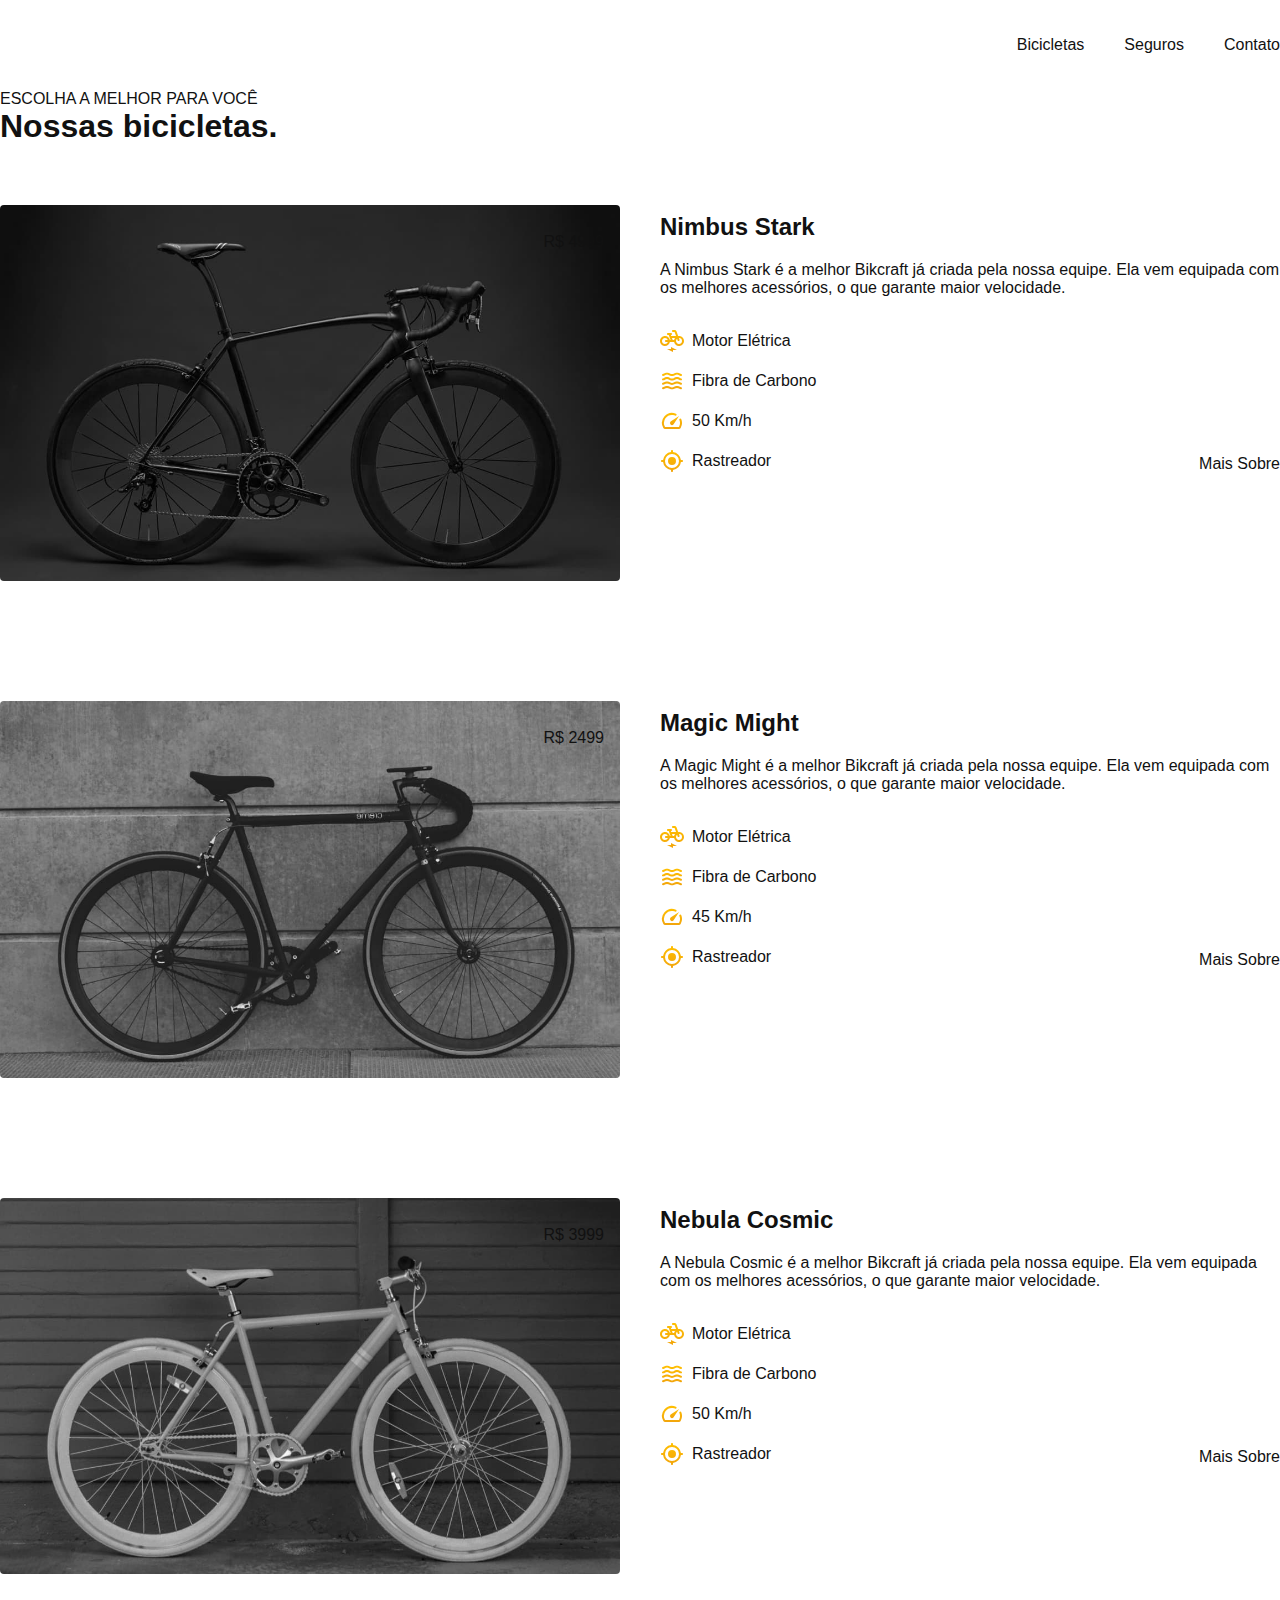
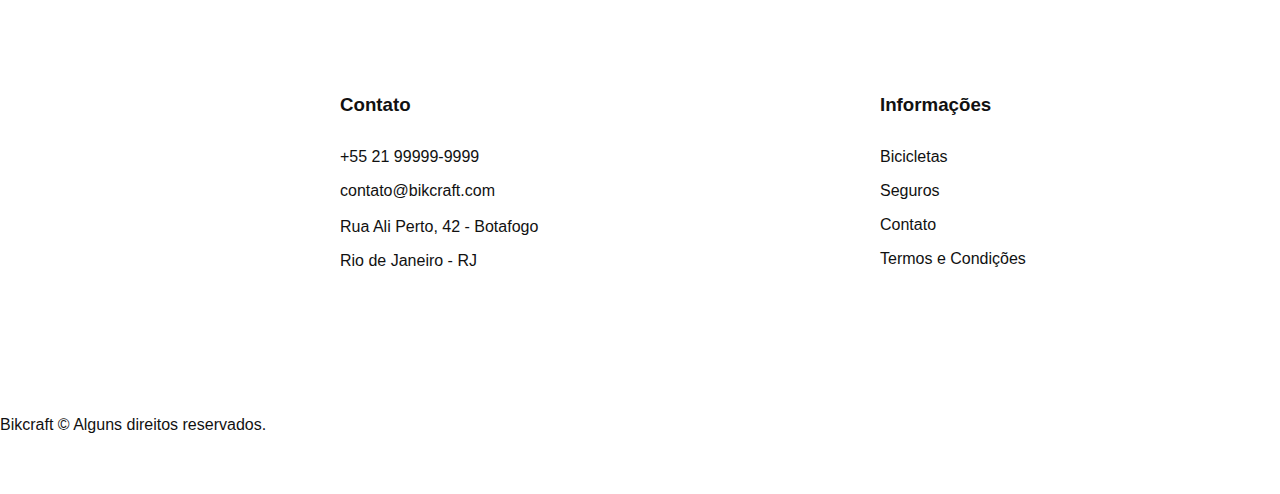
==== bicicletas.html @ 0685b65a "termos.html e bicicletas.html" ====
<!DOCTYPE html>
<html lang=pt-br">

<head>
  <meta charset="UTF-8">
  <meta name="viewport" content="width=device-width, inicial-scale=1.0">

  <title>Bicicletas | Bikcraft</title>
  <meta name="description" content="Bicicletas.">

  <link rel="stylesheet" href="./css/style.css">

  <link rel="preconnect" href="https://fonts.googleapis.com">
  <link rel="preconnect" href="https://fonts.gstatic.com" crossorigin>
  <link href="https://fonts.googleapis.com/css2?family=Merriweather:ital,wght@1,900&family=Poppins:wght@400;600&family=Roboto:wght@400;500&display=swap" rel="stylesheet">

</head>

<body id="bicicletas">
  <header class="header-bg">
    <div class="header container">
      <a href="./"><img src="./img/bikcraft.svg" alt="logo">
      </a>
      <nav aria-label="primaria">
        <ul class="header-menu font-1-m cor-0">
          <li><a href="./bicicletas.html">Bicicletas</a></li>
          <li><a href="./seguros.html">Seguros</a></li>
          <li><a href="./contato.html">Contato</a></li>
        </ul>
      </nav>
    </div>
  </header>

  <main>
    <div class="titulo-bg">
      <div class="titulo container">
        <p class="font-2-l-b cor-5">ESCOLHA A MELHOR PARA VOCÊ</p>
        <h1 class="font-1-xxl cor-0"> Nossas bicicletas<span class="cor-p1">.</span></h1>
      </div>
    </div>

    <div class="bicicletas container">
      <div class="bicicletas-imagem">
        <img src="./img/bicicletas/nimbus.jpg" alt="bicicleta preta">
        <span class="font-2-m cor-0">R$ 4999</span>
      </div>
      <div class="bicicletas-conteudo">
        <h2 class="font-1-xl"> Nimbus Stark</h2>
        <p class="font-2-s cor-8">A Nimbus Stark é a melhor Bikcraft já criada pela nossa equipe. Ela vem equipada com os melhores acessórios, o que garante maior velocidade.</p>
        <ul class="font-1-m cor-8">
          <li>
            <img src="./img/icones/eletrica.svg" alt="">
            Motor Elétrica
          </li>
          <li><img src="./img/icones/carbono.svg" alt="">
            Fibra de Carbono
          </li>
          <li>
            <img src="./img/icones/velocidade.svg" alt="">
            50 Km/h
          </li>
          <li>
            <img src="./img/icones/rastreador.svg" alt="">
            Rastreador
          </li>
        </ul>
        <a class="botao seta" href="./bicicletas/nimbus.html">Mais Sobre</a>
      </div>
    </div>


    <div class="bicicletas-bg">
      <div class="bicicletas container">
        <div class="bicicletas-imagem">
          <img src="./img/bicicletas/magic.jpg" alt="bicicleta preta">
          <span class="font-2-m cor-0">R$ 2499</span>
        </div>
        <div class="bicicletas-conteudo">
          <h2 class="font-1-xl cor-0"> Magic Might</h2>
          <p class="font-2-s cor-5">A Magic Might é a melhor Bikcraft já criada pela nossa equipe. Ela vem equipada com os melhores acessórios, o que garante maior velocidade.</p>
          <ul class="font-1-m cor-5">
            <li>
              <img src="./img/icones/eletrica.svg" alt="">
              Motor Elétrica
            </li>
            <li>
              <img src="./img/icones/carbono.svg" alt="">
              Fibra de Carbono
            </li>
            <li>
              <img src="./img/icones/velocidade.svg" alt="">
              45 Km/h
            </li>
            <li>
              <img src="./img/icones/rastreador.svg" alt="">
              Rastreador
            </li>
          </ul>
          <a class="botao seta" href="./bicicletas/magic.html">Mais Sobre</a>
        </div>
      </div>
    </div>


    <div class="bicicletas container">
      <div class="bicicletas-imagem">
        <img src="./img/bicicletas/nebula.jpg" alt="bicicleta preta">
        <span class="font-2-m cor-0">R$ 3999</span>
      </div>
      <div class="bicicletas-conteudo">
        <h2 class="font-1-xl"> Nebula Cosmic</h2>
        <p class="font-2-s cor-8">A Nebula Cosmic é a melhor Bikcraft já criada pela nossa equipe. Ela vem equipada com os melhores acessórios, o que garante maior velocidade.</p>
        <ul class="font-1-m cor-8">
          <li>
            <img src="./img/icones/eletrica.svg" alt="">
            Motor Elétrica
          </li>
          <li>
            <img src="./img/icones/carbono.svg" alt="">
            Fibra de Carbono
          </li>
          <li>
            <img src="./img/icones/velocidade.svg" alt="">
            50 Km/h
          </li>
          <li>
            <img src="./img/icones/rastreador.svg" alt="">
            Rastreador
          </li>
        </ul>
        <a class="botao seta" href="./bicicletas/nebula.html">Mais Sobre</a>
      </div>
    </div>
  </main>

  <footer class="footer-bg">
    <div class="footer container" 0>
      <img src="./img/bikcraft.svg" alt="Bikcraft">

      <div class="footer-contato">
        <h3 class="font-2-l-b cor-0">Contato</h3>
        <ul class=" font-2-m cor-5">
          <li><a href="tel:+5521999999999">+55 21 99999-9999</a></li>
          <li><a href="mailto:contato@bikcraft.com">contato@bikcraft.com</a></li>
          <li> Rua Ali Perto, 42 - Botafogo</li>
          <li> Rio de Janeiro - RJ</li>
        </ul>
        <div class="footer-redes">
          <a href="./">
            <img src="./img/redes/instagram.svg" alt="instagram">
            <img src="./img/redes/facebook.svg" alt="facebook">
            <img src="./img/redes/youtube.svg" alt="youtube">
          </a>
        </div>
      </div>
      <div class="footer-informacoes">
        <h3 class=" font-2-1-b cor-0">Informações</h3>
        <nav>
          <ul class=" font-1-m cor-5">
            <li><a href="./bicicletas.html">Bicicletas</a></li>
            <li><a href="./seguros.html">Seguros</a></li>
            <li><a href="./contato.html">Contato</a></li>
            <li><a href="./termos.html">Termos e Condições</a></li>
          </ul>
        </nav>
      </div>
      <p class=" footer-copy font-2-m cor-6">Bikcraft © Alguns direitos reservados.</p>
    </div>
  </footer>
</body>

</html>
---- css/style.css ----
@import "./global/global.css";
@import "./utilidades/tipografia.css";
@import "./utilidades/cores.css";
@import "./global/header.css";
@import "./global/footer.css";

/*Utilitarios*/
@import "./utilidades/componentes.css";

/*Home*/
@import "./home/introducao.css";
@import "./home/tecnologia.css";
@import "./home/parceiros.css";
@import "./home/depoimento.css";

/*Bicicletas*/
@import "./bicicletas/bicicletas-listas.css";
@import "./bicicletas/bicicletas.css";

/*Seguros*/
@import "./seguros/seguros.css";

/*Termos*/
@import "./termos/termos.css";
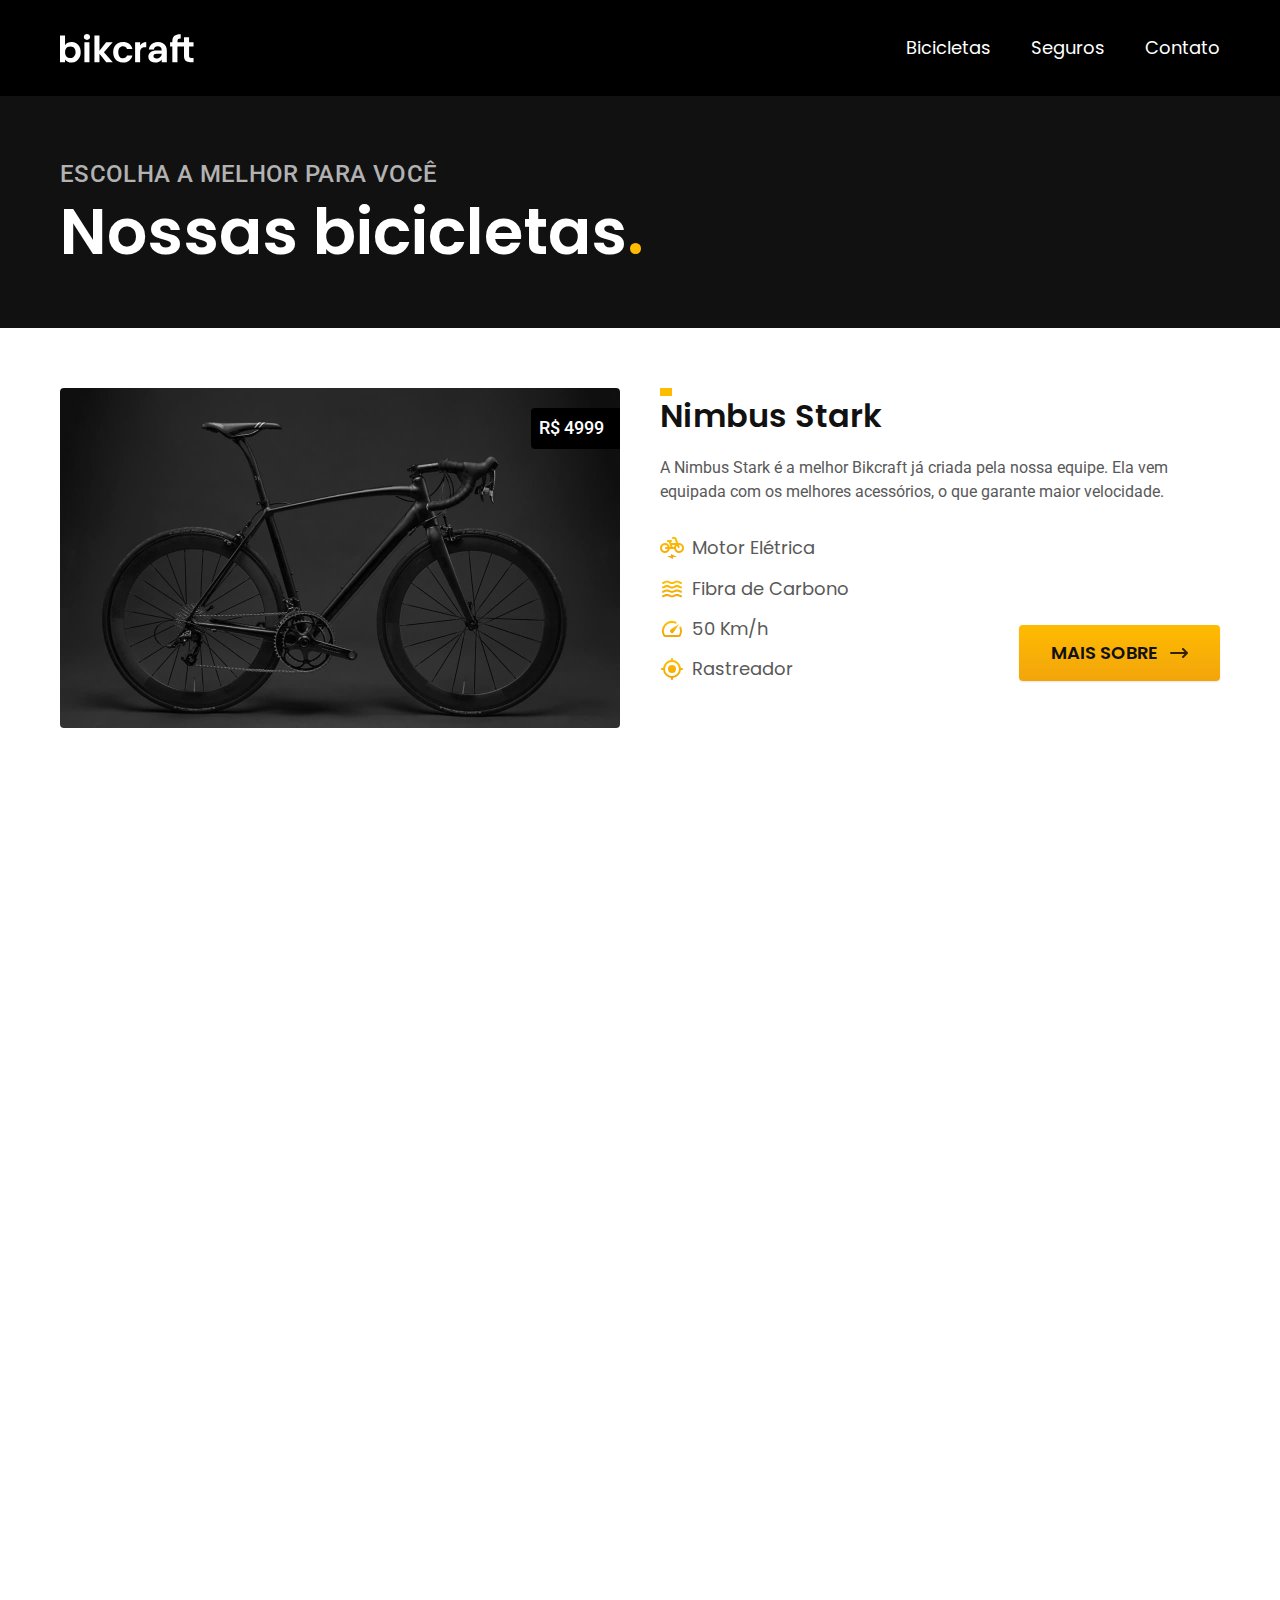
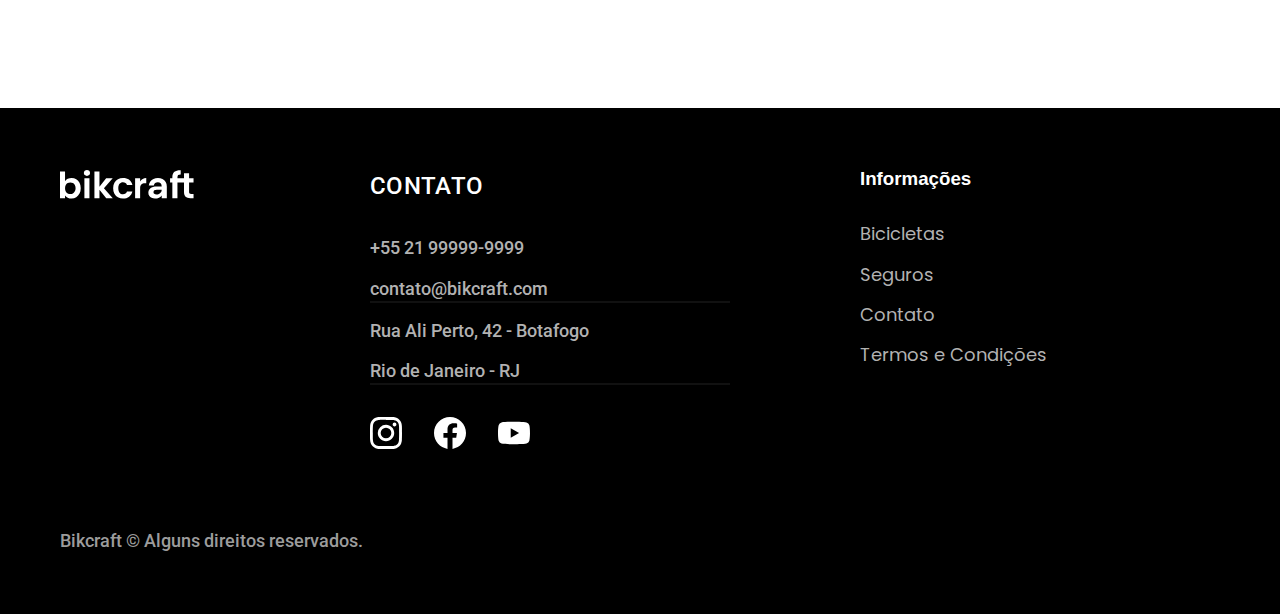
==== commit 25871c3e: "Otimizado para producao" ====
--- a/bicicletas.html
+++ b/bicicletas.html
@@ -8,18 +8,22 @@
   <title>Bicicletas | Bikcraft</title>
   <meta name="description" content="Bicicletas.">
 
-  <link rel="stylesheet" href="./css/style.css">
+  <link rel="preload" href="./css/style.min.css" as="style">
+  <link rel="stylesheet" href="./css/style.min.css">
 
   <link rel="preconnect" href="https://fonts.googleapis.com">
   <link rel="preconnect" href="https://fonts.gstatic.com" crossorigin>
   <link href="https://fonts.googleapis.com/css2?family=Merriweather:ital,wght@1,900&family=Poppins:wght@400;600&family=Roboto:wght@400;500&display=swap" rel="stylesheet">
 
+
+  <script>
+    document.documentElement.classList.add("js");</script>
 </head>
 
 <body id="bicicletas">
   <header class="header-bg">
     <div class="header container">
-      <a href="./"><img src="./img/bikcraft.svg" alt="logo">
+      <a href="./"><img src="./img/bikcraft.svg" width="136" height="32" alt="logo">
       </a>
       <nav aria-label="primaria">
         <ul class="header-menu font-1-m cor-0">
@@ -34,33 +38,33 @@
   <main>
     <div class="titulo-bg">
       <div class="titulo container">
-        <p class="font-2-l-b cor-5">ESCOLHA A MELHOR PARA VOCÊ</p>
-        <h1 class="font-1-xxl cor-0"> Nossas bicicletas<span class="cor-p1">.</span></h1>
+        <p class="font-2-l-b cor-5 fadeInDown" data-anime="200">ESCOLHA A MELHOR PARA VOCÊ</p>
+        <h1 class="font-1-xxl cor-0 fadeInDown" data-anime="400"> Nossas bicicletas<span class="cor-p1">.</span></h1>
       </div>
     </div>
 
-    <div class="bicicletas container">
+    <div class="bicicletas container fadeInRight" data-anime="600">
       <div class="bicicletas-imagem">
         <img src="./img/bicicletas/nimbus.jpg" alt="bicicleta preta">
         <span class="font-2-m cor-0">R$ 4999</span>
       </div>
-      <div class="bicicletas-conteudo">
+      <div class="bicicletas-conteudo fadeInRight" data-anime="600">
         <h2 class="font-1-xl"> Nimbus Stark</h2>
         <p class="font-2-s cor-8">A Nimbus Stark é a melhor Bikcraft já criada pela nossa equipe. Ela vem equipada com os melhores acessórios, o que garante maior velocidade.</p>
         <ul class="font-1-m cor-8">
           <li>
-            <img src="./img/icones/eletrica.svg" alt="">
+            <img src="./img/icones/eletrica.svg" width="32" height="32" alt="">
             Motor Elétrica
           </li>
-          <li><img src="./img/icones/carbono.svg" alt="">
+          <li><img src="./img/icones/carbono.svg" width="32" height="32" alt="">
             Fibra de Carbono
           </li>
           <li>
-            <img src="./img/icones/velocidade.svg" alt="">
+            <img src="./img/icones/velocidade.svg" width="32" height="32" alt="">
             50 Km/h
           </li>
           <li>
-            <img src="./img/icones/rastreador.svg" alt="">
+            <img src="./img/icones/rastreador.svg" width="32" height="32" alt="">
             Rastreador
           </li>
         </ul>
@@ -69,10 +73,10 @@
     </div>
 
 
-    <div class="bicicletas-bg">
+    <div class="bicicletas-bg fadeInLeft" data-anime="800">
       <div class="bicicletas container">
-        <div class="bicicletas-imagem">
-          <img src="./img/bicicletas/magic.jpg" alt="bicicleta preta">
+        <div class="bicicletas-imagem fadeInRight" data-anime="600">
+          <img src="./img/bicicletas/magic.jpg" width="1120" height="680" alt="bicicleta preta">
           <span class="font-2-m cor-0">R$ 2499</span>
         </div>
         <div class="bicicletas-conteudo">
@@ -80,19 +84,19 @@
           <p class="font-2-s cor-5">A Magic Might é a melhor Bikcraft já criada pela nossa equipe. Ela vem equipada com os melhores acessórios, o que garante maior velocidade.</p>
           <ul class="font-1-m cor-5">
             <li>
-              <img src="./img/icones/eletrica.svg" alt="">
+              <img src="./img/icones/eletrica.svg" width="32" height="32" alt="">
               Motor Elétrica
             </li>
             <li>
-              <img src="./img/icones/carbono.svg" alt="">
+              <img src="./img/icones/carbono.svg" width="32" height="32" alt="">
               Fibra de Carbono
             </li>
             <li>
-              <img src="./img/icones/velocidade.svg" alt="">
+              <img src="./img/icones/velocidade.svg" width="32" height="32" alt="">
               45 Km/h
             </li>
             <li>
-              <img src="./img/icones/rastreador.svg" alt="">
+              <img src="./img/icones/rastreador.svg" width="32" height="32" alt="">
               Rastreador
             </li>
           </ul>
@@ -102,9 +106,9 @@
     </div>
 
 
-    <div class="bicicletas container">
+    <div class="bicicletas container fadeInRight" data-anime="1000">
       <div class="bicicletas-imagem">
-        <img src="./img/bicicletas/nebula.jpg" alt="bicicleta preta">
+        <img src="./img/bicicletas/nebula.jpg" width="1120" height="680" alt="bicicleta preta">
         <span class="font-2-m cor-0">R$ 3999</span>
       </div>
       <div class="bicicletas-conteudo">
@@ -112,19 +116,19 @@
         <p class="font-2-s cor-8">A Nebula Cosmic é a melhor Bikcraft já criada pela nossa equipe. Ela vem equipada com os melhores acessórios, o que garante maior velocidade.</p>
         <ul class="font-1-m cor-8">
           <li>
-            <img src="./img/icones/eletrica.svg" alt="">
+            <img src="./img/icones/eletrica.svg" width="32" height="32" alt="">
             Motor Elétrica
           </li>
           <li>
-            <img src="./img/icones/carbono.svg" alt="">
+            <img src="./img/icones/carbono.svg" width="32" height="32" alt="">
             Fibra de Carbono
           </li>
           <li>
-            <img src="./img/icones/velocidade.svg" alt="">
+            <img src="./img/icones/velocidade.svg" width="32" height="32" alt="">
             50 Km/h
           </li>
           <li>
-            <img src="./img/icones/rastreador.svg" alt="">
+            <img src="./img/icones/rastreador.svg" width="32" height="32" alt="">
             Rastreador
           </li>
         </ul>
@@ -135,7 +139,7 @@
 
   <footer class="footer-bg">
     <div class="footer container" 0>
-      <img src="./img/bikcraft.svg" alt="Bikcraft">
+      <img src="./img/bikcraft.svg" width="136" height="32" alt="Bikcraft">
 
       <div class="footer-contato">
         <h3 class="font-2-l-b cor-0">Contato</h3>
@@ -147,9 +151,9 @@
         </ul>
         <div class="footer-redes">
           <a href="./">
-            <img src="./img/redes/instagram.svg" alt="instagram">
-            <img src="./img/redes/facebook.svg" alt="facebook">
-            <img src="./img/redes/youtube.svg" alt="youtube">
+            <img src="./img/redes/instagram.svg" width="32" height="32" alt="instagram">
+            <img src="./img/redes/facebook.svg" width="32" height="32" alt="facebook">
+            <img src="./img/redes/youtube.svg" width="32" height="32" alt="youtube">
           </a>
         </div>
       </div>
@@ -167,6 +171,9 @@
       <p class=" footer-copy font-2-m cor-6">Bikcraft © Alguns direitos reservados.</p>
     </div>
   </footer>
+  <script src="./js/plugins/simple-anime.js"></script>
+  <script src="./js/script.js"></script>
 </body>
 
+
 </html>--- a/css/style.min.css
+++ b/css/style.min.css
@@ -0,0 +1 @@
+body{margin:0;font-family:Arial,Helvetica,sans-serif;color:#111}blockquote,dd,h1,h2,h3,h4,p,ul{margin:0}ul{padding:0;list-style:none}p{margin:0}a{text-decoration:none;color:inherit}img{max-width:100%;height:auto;display:block}[src$=".jpg"]{border-radius:4px}.font-1-xs{font:400 0.75rem/1.35 Poppins,sans-serif}.font-2-xs{font:400 0.875rem/1.43 Roboto,sans-serif}.font-1-s{font:400 1rem/1.5 Poppins,sans-serif}.font-2-s{font:400 1rem/1.5 Roboto,sans-serif}.font-1-m,.font-1-m-b{font:400 1.125rem/1.35 Poppins,sans-serif}.font-1-m-b{font-weight:600}.font-2-m{font:500 1.125rem/1.35 Roboto,sans-serif}.font-1-l{font:400 1.5rem/1.5 Poppins,sans-serif}.font-2-l,.font-2-l-b{font:400 1.5rem/1.5 Roboto,sans-serif}.font-2-l-b{font-weight:500;letter-spacing:.015em;text-transform:uppercase}.font-1-xl{font:600 2rem/1.25 Poppins,sans-serif}.font-2-xl{font:500 2rem/1.25 Roboto,sans-serif}.font-1-xxl{font:600 4rem/1.125 Poppins,sans-serif}@media (max-width:1200px){.font-1-xxl{font-size:3rem}.font-2-l,.font-2-l-b{font-size:1.125rem}}@media (max-width:800px){.font-1-xxl{font-size:2rem}.font-1-xl,.font-2-xl{font-size:1.5rem}}:root{--cor-0:#ffffff;--cor-1:#f7f7f7;--cor-2:#ededed;--cor-3:#dedede;--cor-4:#cccccc;--cor-5:#b2b2b2;--cor-6:#9c9c9c;--cor-7:#717171;--cor-8:#595959;--cor-9:#404040;--cor-10:#2e2e2e;--cor-11:#111111;--cor-12:#000000;--cor-p1:#ffbb00;--cor-p2:#e4a30b;--cor-p3:#a66f00;--cor-p4:#664400;--cor-p5:#332200;--cor-p6:#f2a50c}.cor-0{color:var(--cor-0)}.cor-1{color:var(--cor-1)}.cor-2{color:var(--cor-2)}.cor-3{color:var(--cor-3)}.cor-4{color:var(--cor-4)}.cor-5{color:var(--cor-5)}.cor-6{color:var(--cor-6)}.cor-7{color:var(--cor-7)}.cor-8{color:var(--cor-8)}.cor-9{color:var(--cor-9)}.cor-10{color:var(--cor-10)}.cor-11{color:var(--cor-11)}.cor-12{color:var(--cor-12)}.cor-p1{color:var(--cor-p1)}.cor-p2{color:var(--cor-p2)}.cor-p3{color:var(--cor-p3)}.cor-p4{color:var(--cor-p4)}.cor-p5{color:var(--cor-p5)}.cor-p6{color:var(--cor-p6)}.js .fadeInDown{transform:translate3d(0,-20px,0)}.js .fadeInUp{transform:translate3d(0,20px,0)}.js .fadeInRight{transform:translate3d(20px,0,0)}.js .fadeInLeft{transform:translate3d(-20px,0,0)}.js [data-anime]{opacity:0}.js .anime{opacity:1;transform:none;transition:transform .8s,opacity .8s}.header-bg{background-color:var(--cor-12)}.header{display:flex;flex-wrap:wrap;gap:20px;justify-content:space-between;align-items:center;padding-top:20px;padding-bottom:20px}.header-menu{display:flex;flex-wrap:wrap;gap:40px}.header-menu a{display:inline-block;padding:16px 0;color:var(--cor-0);position:relative}.header-menu a::after{content:"";display:block;height:2px;width:0%;background-color:var(--cor-0);margin-top:4px;transition:.3s;position:absolute}.header-menu a:hover::after.header.header-menu a.ativo::after{width:100%}@media (max-width:800px){.header-menu{gap:20px}.header-menu a{background-color:var(--cor-11);padding:12px 16px;border-radius:4px}.header-menu a:hover{background-color:var(--cor-10)}.header a::after{display:none}}@media (max-width:600px){.header-menu{gap:12px}.header-menu a{padding:12px 12px;border-radius:4px;font-size:.875rem}}.footer-bg{background-color:var(--cor-12)}.footer{display:grid;grid-template-columns:3fr 5fr 4fr;gap:40px;padding-top:60px;padding-bottom:60px}.footer h3{margin-bottom:32px}.footer-contato ul{margin-bottom:32px}.footer-contato li:nth-child(2n):after{content:"";display:block;max-width:360px;height:2px;background:var(--cor-11)}.footer li{margin-bottom:16px}.footer-redes a{display:flex;gap:32px}.footer a:hover{color:var(--cor-0)}.footer-copy{grid-column:1/-1;margin-top:40px}@media (max-width:800px){.footer>img{display:none}.footer{grid-template-columns:1fr 1fr}}@media (max-width:600px){.footer>img{grid-template-columns:1fr;gap:60px}.footer-copy{margin-top:0}}.container{box-sizing:border-box;max-width:1200px;padding-left:20px;padding-right:20px;margin-left:auto;margin-right:auto}.botao{display:inline-block;padding:16px 32px;background:linear-gradient(#fb0,#f2a50c);border-radius:4px;box-shadow:0 1px 2px rgba(0,0,0,.1);text-transform:uppercase;color:var (--cor-p5);font:600 1.125rem/1.35 Poppins,sans-serif;max-width:max-content;border:none;cursor:pointer}.botao:hover{background:linear-gradient(#ffb60d,#e59317)}.botao.secundario{background:var(--cor-10);color:var(--cor-0)}.botao.secundario:hover{background:var(--cor-9)}.botao.seta{display:flex;align-items:center}.botao.seta::after{content:"";display:inline-block;width:18px;height:10px;margin-left:12px;background-image:url("../img/icones/seta.svg");transition:transform .2s}.botao.seta:hover::after{transform:translateX(4px)}@media (max-width:600px){.botao{padding:12px 16px;font-size:1rem}}.link{display:inline-block;color:var(--cor-p1);font:500 1.5rem/1.5 Poppins,sans-serif;text-transform:uppercase}.link::after{content:"";display:block;width:100%;height:4px;background-color:currentcolor}.link:hover{color:var(--cor-0)}.titulo-bg{padding-top:60px;padding-bottom:60px;background-color:var(--cor-11)}.titulo p{margin-bottom:4px}@media (max-width:800px){.titulo-bg{padding-top:40px;padding-bottom:40px}.titulo p{font-size:1rem;text-transform:lowercase;font-weight:400px}}.form{display:grid;grid-template-columns:1fr 1fr;gap:20px}.form label{display:block;font:400 1rem/1.5 Poppins,sans-serif;margin-bottom:4px}.form .col-2{grid-column:span 2}.form input[type=email],.form input[type=text],.form textarea{font:400 1rem/1.5 Roboto,sans-serif;background-color:var(--cor-1);border:1px solid var(--cor-2);padding:12px;border-radius:4px;width:100%;box-sizing:border-box}.form input[type=email]:focus,.form input[type=text]:focus,.form textarea:focus{outline:0;border-color:var(--cor-p1);background-color:var(--cor-0);box-shadow:0 0 0 1px #fea}@media (max-width:600px){.form{grid-template-columns:1fr}.form col-2{grid-column:1}}.introducao-bg{background-color:var(--cor-11);box-shadow:inset 0 -120px var(--cor-0)}.introducao{display:grid;grid-template-columns:1fr 1fr;gap:0 40px}.introducao-conteudo{align-self:end;padding-bottom:200px}.introducao img{height:100%;object-fit:cover;border-radius:4px}.introducao h1{margin-bottom:32px}.introducao p{margin-bottom:20px}@media (max-width:800px){.introducao-bg{background:var(--cor-11);padding-top:40px;box-shadow:inset 0 -60px var(--cor-0)}.introducao{grid-template-columns:1fr;gap:32px}.introducao-conteudo{padding:0}.introducao h1{margin-bottom:16px}.introducao img{height:300px;width:100%}}.tecnologia-bg{background-color:var(--cor-11);box-shadow:inset 0 80px var(--cor-0),inset 0 -80px var(--cor-0)}.tecnologia{display:grid;grid-template-columns:1fr 1fr;gap:40px}.tecnologia-imagem img{width:100%;height:100%;object-fit:cover;object-position:left}.tecnologia-conteudo{padding-top:160px;padding-bottom:160px}.tecnologia-conteudo>span{display:block;margin-bottom:20px}.tecnologia-conteudo h2{margin-bottom:32px}.tecnologia-conteudo>p{margin-bottom:20px}.tecnologia a{margin-bottom:80px}.tecnologia-vantagens{display:flex;gap:40px}.tecnologia-vantagens h3{margin-bottom:8px;width:max-content}.tecnologia-vantagems img{width:24px;margin-bottom:8px}@media (max-width:800px){.tecnologia-bg{box-shadow:initial}.tecnologia-conteudo{padding-top:60px;padding-bottom:60px}.tecnologia-imagem{display:none}.tecnologia a{margin-bottom:60px}}@media (max-width:600px){.tecnologia-vantagens{flex-direction:column}}.parceiros{padding-top:60px;padding-bottom:120px}.parceiros h2{margin-bottom:60px}.parceiros ul{padding:0 20px;max-width:1400px;display:grid;grid-template-columns:repeat(4,1fr);margin:0 auto}.parceiros li{display:flex;padding:32px;border-left:2px solid var(--cor-2)}.parceiros img{margin:auto}.parceiros li:first-child,.parceiros li:nth-child(5){border-left:none}.parceiros li:nth-child(n+5){border-top:2px solid var(--cor-2)}@media (max-width:800px){.parceiros{padding-bottom:60px}.parceiros h2{padding-bottom:20px}.parceiros ul{grid-template-columns:repeat(2,1fr)}.parceiros li{padding:20px}.parceiros li:nth-child(n+3){border-top:2px solid var(--cor-2)}.parceiros li:nth-child(odd){border-left:none}}.depoimento{display:grid;grid-template-columns:1fr 1fr;background-color:var(--cor-p1)}.depoimento img{width:100%;height:100%;object-fit:cover;border-radius:6px;overflow:hidden}.depoimento-conteudo{padding:40px 40px 80px 80px;align-self:end}.depoimento-conteudo p{max-width:32ch;font-family:Merriweather,serif;font-style:italic;font-weight:900;margin-bottom:32px;position:relative}.depoimento p::after,.depoimento p::before{font-size:5rem;color:var(--cor-p2);position:absolute}.depoimento p::before{content:"“";left:-50px;top:-20px}.depoimento p::after{content:"”"}@media (max-width:800px){.depoimento{grid-template-columns:1fr;text-align:center}.depoimento img{max-height:250px}.depoimento-conteudo{padding:40px 20px;margin:auto}}.bicicleta{display:grid;grid-template-columns:1fr 1fr;align-items:start;gap:40px;padding-top:60px;padding-bottom:60px}#bicicleta .titulo p{text-transform:uppercase}.bicicleta-imagens{display:flex;flex-wrap:wrap;gap:20px}.bicicleta-imagens img{flex:1;min-width:200px}.bicicleta-imagens img:first-child{min-width:100%}.bicicleta-conteudo>p{margin-bottom:32px}.bicicleta-comprar{display:grid;grid-template-columns:max-content auto;align-items:center;justify-items:start;gap:8px 12px;margin-bottom:40px}.bicicleta-comprar a{grid-row:span 2}.bicicleta-comprar span{display:flex;align-items:center;background-color:var(--cor-12);gap:8px;padding:4px 8px;border-radius:4px}.bicicleta-conteudo h2{text-transform:uppercase;letter-spacing:.015rem;margin-bottom:12px}.bicicleta-ficha,.bicicleta-informacoes{padding:32px;background-color:var(--cor-12);border-radius:4px}.bicicleta-informacoes{margin-bottom:40px;display:grid;grid-template-columns:1fr 1fr;gap:32px}.bicicleta-informacoes img{width:24px;margin-bottom:8px}.bicicleta-informacoes h3{margin-bottom:8px}.bicicleta-ficha li{padding:4px 0;display:flex;justify-content:space-between;border-bottom:1px solid var(--cor-11)}.bicicleta-ficha li:last-child{border-bottom:none}.bicicleta-ficha span{color:var(--cor-6)}@media (max-width:800px){.bicicleta{grid-template-columns:1fr;padding-top:40px;padding-bottom:40px}.bicicleta-imagens{grid-row:2}}@media (max-width:400px){.bicicleta-informacoes{grid-template-columns:1fr}.bicicleta-comprar{grid-template-columns:1fr}}.bicicletas-lista{padding-top:60px;padding-bottom:100px}.bicicletas-lista h2{margin-bottom:40px}.bicicletas-lista ul{display:flex;gap:40px;padding:0 20px 20px 20px;max-width:1400px;margin-left:auto;margin-right:auto;overflow-x:auto}#bicicleta .bicicleta-lista ul{padding:0 0 20px 0}.bicicletas-lista li{flex:1;min-width:280px}.bicicletas-lista a{display:block}.bicicletas-lista img{margin-bottom:16px}.bicicletas-lista h3{margin-bottom:8px;display:flex;align-items:center}.bicicletas-lista h3::before{content:"";display:inline-block;height:8px;width:12px;margin-right:8px;background-color:var(--cor-p1);transition:width .2s}.bicicletas-lista a:hover h3::before{width:24px}.bicicletas-lista li span{padding-left:20px}@media (max-width:800px){.bicicletas-lista{padding-bottom:60px}.bicicletas-lista ul{gap:20px}}.bicicletas-bg{background-image:linear-gradient(to right,var(--cor-0) 30%,var(--cor-11) 0)}.bicicletas{display:grid;grid-template-columns:1fr 1fr;gap:40px;padding-top:60px;padding-bottom:60px}.bicicletas-imagem{display:grid}.bicicletas-imagem img{grid-area:1/1}.bicicletas-imagem span{grid-area:1/1;place-self:start end;margin-top:20px;background-color:var(--cor-12);display:inline-block;padding:8px 16px 8px 8px;border-radius:4px 0 0 4px}.bicicletas-conteudo{display:grid;grid-template-columns:1fr auto;align-content:start}.bicicletas h2,.bicicletas p{grid-column:1/-1}.bicicletas h2{margin-bottom:20px}.bicicletas h2::before{content:"";display:block;width:12px;height:8px;background-color:var(--cor-p1)}.bicicletas p{margin-bottom:32px}.bicicletas a{place-self:end}.bicicletas li{display:flex;align-items:center}.bicicletas ul{display:grid;gap:16px}.bicicletas-conteudo img{width:24px;margin-right:8px}@media (max-width:800px){.bicicletas-bg{background:var(--cor-11)}.bicicletas{grid-template-columns:1fr;gap:20px;padding-top:40px;padding-bottom:40px}}@media (max-width:600px){.bicicletas-conteudo{grid-template-columns:1fr}.bicicletas ul{font-size:1rem;grid-template-columns:1fr 1fr;margin-bottom:32px}.bicicletas a{place-self:start}}.seguro-bg{background-color:var(--cor-11);box-shadow:inset 0 120px var(--cor-0),inset 0 -120px var(--cor-12)}.seguro{display:grid;grid-template-columns:1fr 1fr;gap:40px}.seguro-imagem img{width:100%;height:100%;object-fit:cover}.seguro-conteudo{padding-top:180px;padding-bottom:180px}.seguro h2{margin-bottom:32px}.seguro p{margin-bottom:20px}@media (max-width:800px){.seguro-bg{box-shadow:inset 0 -60px var(--cor-12)}.seguro{grid-template-columns:1fr}.seguro-imagem{height:300px}.seguro-conteudo{grid-row:1;padding-top:40px;padding-bottom:0}}.seguros-bg{background-color:var(--cor-11)}.seguros{padding-top:60px;padding-bottom:60px;display:grid;grid-template-columns:1fr 1fr;gap:40px;align-items:center}#seguros .seguros{padding-top:0}.seguros h2{grid-column:1/-1}.seguros-item{background-color:var(--cor-12);padding:32px 32px 60px;display:grid;grid-template-columns:1fr auto;border-radius:4px}.seguros-item h3{margin-bottom:40px}.seguros-item span{grid-column:2;display:block;text-align:right}.seguros-item ul{grid-column:1/-1;margin-bottom:32px}.seguros-item li{display:flex;align-items:center;position:relative}.seguros-item li+li{margin-top:20px}.seguros-item li::before{content:"";display:block;width:13px;height:9px;background-image:url("../img/icones/lista.svg");position:absolute;left:-21px}.seguros-item a{grid-column:1/-1}@media (max-width:800px){.seguros{grid-template-columns:1fr}}.vantagens-bg{background-color:var(--cor-12)}.vantagens{padding-top:120px;padding-bottom:120px}.vantagens h2{margin-bottom:60px}.vantagens ul{display:grid;grid-template-columns:repeat(auto-fit,minmax(280px,max-content));gap:40px 80px}.vantagens h3,.vantagens img{margin-bottom:8px}@media (max-width:800px){.vantagens{padding-top:60px;padding-bottom:60px}.vantagens h2{margin-bottom:40px}.vantagens ul{gap:20px}}.perguntas{padding-top:120px;padding-bottom:120px}.perguntas h2{margin-bottom:60px}.perguntas dl>div{padding:20px;border-radius:4px}.perguntas dl>div:nth-child(odd){background-color:var(--cor-1)}.perguntas button::before{content:"";display:inline-block;width:12px;height:8px;background-color:var(--cor-p1)}.perguntas button{display:grid;grid-template-columns:auto 1fr auto;align-items:center;gap:8px;cursor:pointer;border:none;background:0 0;width:100%;text-align:left}.perguntas button::after{content:"";display:inline-block;width:14px;height:6px;background-image:url("../img/icones/seta-abrir.svg");transition:.2s}.perguntas button:hover::after,.perguntas button[aria-expanded=true]::after{transform:rotate(180deg)}.js .perguntas dd{display:none}.js .perguntas dd.ativa{display:block}.perguntas dd{padding-left:20px;padding-top:16px;max-width:80ch}@media (max-width:800px){.perguntas{padding-top:60px;padding-bottom:60px}.perguntas h2{margin-bottom:40px}}#contato{background:linear-gradient(var(--cor-11) 600px,var(--cor-1) 0)}.contato{display:grid;grid-template-columns:5fr 7fr}.contato-dados,.contato-formulario{padding:60px;box-shadow:0 1px 2px rgba(0,0,0,.1)}.contato-dados{border-radius:5px 0 0 5px;background:var(--cor-12)}.contato-formulario{border-radius:0 5px 5px 0;background:var(--cor-0)}.contato-dados h2{margin-bottom:60px}.contato-endereco{margin-bottom:32px;padding-left:28px;background:url("../img/icones/local.svg") no-repeat 0 2px}.contato-endereco p{margin-bottom:8px}.contato-meios a{display:block;max-width:max-content;margin-bottom:8px;padding-left:28px}.contato-meios a:hover{color:var(--cor-0)}.contato-meios a:first-child{background:url("../img/icones/email.svg") no-repeat 0 2px}.contato-meios a:nth-child(2){margin-bottom:32px}.contato-meios a:nth-child(3){background:url("../img/icones/telefone.svg") no-repeat 0 2px;margin-bottom:60px}.contato-redes a{display:flex;gap:32px;padding-left:28px}@media (max-width:800px){.contato{grid-template-columns:1fr}.contato-dados,.contato-formulario{padding:20px}.contato-dados{border-radius:0 0 5px 5px}.contato-dados h2,.contato-meios a:nth-child(3){margin-bottom:32px}.contato-redes{margin-bottom:12px}}.lojas{display:grid;grid-template-columns:1fr 1fr;gap:0 40px;padding-top:120px;padding-bottom:120px}.lojas h2{grid-column:1/-1;margin-bottom:60px}.lojas img{border-radius:4px 4px 0 0}.lojas-item{border-radius:4px;background:var(--cor-0);box-shadow:0 1px 2px rgba(0,0,0,.1)}.lojas-conteudo{display:grid;grid-template-columns:1fr 1fr;gap:32px 16px;padding:32px}.lojas-conteudo h3,.lojas-tempo{grid-column:1/-1}.lojas-dados{display:grid;gap:8px;border-left:2px solid var(--cor-2);padding-left:12px}.lojas-tempo{display:flex;align-items:center;gap:8px}@media (max-width:800px){.lojas{gap:20px;padding-top:60px;padding-bottom:60px}.lojas h2{margin-bottom:32px}.lojas-conteudo{grid-template-columns:1fr}}@media (max-width:600px){.lojas{grid-template-columns:1fr}}#orcamento{background:linear-gradient(var(--cor-11) 600px,var(--cor-1) 0)}.orcamento{display:grid;grid-template-columns:5fr 7fr;padding-bottom:120px}.orcamento h2{text-transform:uppercase;position:relative;display:flex;align-items:center}.orcamento h2::before{content:"";display:inline-block;width:4px;height:8px;background-color:var(--cor-p1);position:absolute;left:-12px}.orcamento-dados,.orcamento-produto{padding:60px;box-shadow:0 1px 2px rgba(0,0,0,.1)}.orcamento-produto{border-radius:5px 0 0 5px;background:var(--cor-12);display:grid;grid-template-columns:1fr 1fr;gap:20px;align-content:start}.orcamento-produto>*{grid-column:1/-1}.orcamento-produto>label{grid-column:initial}.orcamento-produto label{font:400 1rem/1.5 Poppins,sans-serif;color:var(--cor-4);background-color:var(--cor-10);display:grid;grid-template-columns:auto 1fr auto;align-items:center;padding:12px 16px;border-radius:4px;cursor:pointer;border:1px solid var(--cor-10)}.orcamento-produto input:checked+label{background-color:var(--cor-0);color:var(--cor-11)}.orcamento-produto label::before{content:"";display:inline-block;box-sizing:border-box;width:12px;height:12px;border:1px solid var(--cor-6);border-radius:50%;margin-right:8px}.orcamento-produto input:checked+label::before{border-color:var(--cor-7);box-shadow:inset 0 0 0 3px var(--cor-0),inset 0 0 0 6px var(--cor-7)}.orcamento-produto label:hover{background-color:var(--cor-9);border-color:var(--cor-9)}.orcamento-produto input:focus+label{box-shadow:0 0 0 2px var(--cor-p1);border-color:var(--cor-12)}.orcamento-produto label span{display:none}.orcamento-produto input:checked+label span{display:inline-block}.orcamento-produto input{opacity:0;position:absolute;pointer-events:none}.orcamento-dados{border-radius:0 5px 5px 0;background:var(--cor-0)}.orcamento-conteudo{display:none}.orcamento-conteudo h2,.orcamento-dados h2:nth-of-type(n+2){margin-top:20px}#bikcraft:checked~#orcamento-bikcraft,#seguro:checked~#orcamento-seguro{display:grid;gap:20px}.orcamento-detalhes{display:none;background:var(--cor-0);padding:20px;grid-template-columns:1fr 1fr;border-radius:4px;align-items:center}.orcamento-detalhes li{display:flex;align-items:center;margin-bottom:8px}.orcamento-detalhes li img{width:16px;margin-right:8px}.orcamento-produto input:checked+label+.orcamento-detalhes{display:grid}@media (max-width:1200px){.orcamento-dados,.orcamento-produto{padding:32px}}@media (max-width:800px){.orcamento{grid-template-columns:1fr}.orcamento-produto{border-radius:5px 5px 0 0}.orcamento-dados{border-radius:0 0 5px 5px}}@media (max-width:400px){.orcamento-produto{grid-template-columns:1fr}}.termos{padding-top:80px;padding-bottom:80px}.termos h2{font-weight:600;margin-bottom:20px}.termos p+h2{margin-top:40px}.termos p{max-width:75ch;margin-bottom:24px}--- a/css/style.min.css
+++ b/css/style.min.css
@@ -0,0 +1 @@
+body{margin:0;font-family:Arial,Helvetica,sans-serif;color:#111}blockquote,dd,h1,h2,h3,h4,p,ul{margin:0}ul{padding:0;list-style:none}p{margin:0}a{text-decoration:none;color:inherit}img{max-width:100%;height:auto;display:block}[src$=".jpg"]{border-radius:4px}.font-1-xs{font:400 0.75rem/1.35 Poppins,sans-serif}.font-2-xs{font:400 0.875rem/1.43 Roboto,sans-serif}.font-1-s{font:400 1rem/1.5 Poppins,sans-serif}.font-2-s{font:400 1rem/1.5 Roboto,sans-serif}.font-1-m,.font-1-m-b{font:400 1.125rem/1.35 Poppins,sans-serif}.font-1-m-b{font-weight:600}.font-2-m{font:500 1.125rem/1.35 Roboto,sans-serif}.font-1-l{font:400 1.5rem/1.5 Poppins,sans-serif}.font-2-l,.font-2-l-b{font:400 1.5rem/1.5 Roboto,sans-serif}.font-2-l-b{font-weight:500;letter-spacing:.015em;text-transform:uppercase}.font-1-xl{font:600 2rem/1.25 Poppins,sans-serif}.font-2-xl{font:500 2rem/1.25 Roboto,sans-serif}.font-1-xxl{font:600 4rem/1.125 Poppins,sans-serif}@media (max-width:1200px){.font-1-xxl{font-size:3rem}.font-2-l,.font-2-l-b{font-size:1.125rem}}@media (max-width:800px){.font-1-xxl{font-size:2rem}.font-1-xl,.font-2-xl{font-size:1.5rem}}:root{--cor-0:#ffffff;--cor-1:#f7f7f7;--cor-2:#ededed;--cor-3:#dedede;--cor-4:#cccccc;--cor-5:#b2b2b2;--cor-6:#9c9c9c;--cor-7:#717171;--cor-8:#595959;--cor-9:#404040;--cor-10:#2e2e2e;--cor-11:#111111;--cor-12:#000000;--cor-p1:#ffbb00;--cor-p2:#e4a30b;--cor-p3:#a66f00;--cor-p4:#664400;--cor-p5:#332200;--cor-p6:#f2a50c}.cor-0{color:var(--cor-0)}.cor-1{color:var(--cor-1)}.cor-2{color:var(--cor-2)}.cor-3{color:var(--cor-3)}.cor-4{color:var(--cor-4)}.cor-5{color:var(--cor-5)}.cor-6{color:var(--cor-6)}.cor-7{color:var(--cor-7)}.cor-8{color:var(--cor-8)}.cor-9{color:var(--cor-9)}.cor-10{color:var(--cor-10)}.cor-11{color:var(--cor-11)}.cor-12{color:var(--cor-12)}.cor-p1{color:var(--cor-p1)}.cor-p2{color:var(--cor-p2)}.cor-p3{color:var(--cor-p3)}.cor-p4{color:var(--cor-p4)}.cor-p5{color:var(--cor-p5)}.cor-p6{color:var(--cor-p6)}.js .fadeInDown{transform:translate3d(0,-20px,0)}.js .fadeInUp{transform:translate3d(0,20px,0)}.js .fadeInRight{transform:translate3d(20px,0,0)}.js .fadeInLeft{transform:translate3d(-20px,0,0)}.js [data-anime]{opacity:0}.js .anime{opacity:1;transform:none;transition:transform .8s,opacity .8s}.header-bg{background-color:var(--cor-12)}.header{display:flex;flex-wrap:wrap;gap:20px;justify-content:space-between;align-items:center;padding-top:20px;padding-bottom:20px}.header-menu{display:flex;flex-wrap:wrap;gap:40px}.header-menu a{display:inline-block;padding:16px 0;color:var(--cor-0);position:relative}.header-menu a::after{content:"";display:block;height:2px;width:0%;background-color:var(--cor-0);margin-top:4px;transition:.3s;position:absolute}.header-menu a:hover::after.header.header-menu a.ativo::after{width:100%}@media (max-width:800px){.header-menu{gap:20px}.header-menu a{background-color:var(--cor-11);padding:12px 16px;border-radius:4px}.header-menu a:hover{background-color:var(--cor-10)}.header a::after{display:none}}@media (max-width:600px){.header-menu{gap:12px}.header-menu a{padding:12px 12px;border-radius:4px;font-size:.875rem}}.footer-bg{background-color:var(--cor-12)}.footer{display:grid;grid-template-columns:3fr 5fr 4fr;gap:40px;padding-top:60px;padding-bottom:60px}.footer h3{margin-bottom:32px}.footer-contato ul{margin-bottom:32px}.footer-contato li:nth-child(2n):after{content:"";display:block;max-width:360px;height:2px;background:var(--cor-11)}.footer li{margin-bottom:16px}.footer-redes a{display:flex;gap:32px}.footer a:hover{color:var(--cor-0)}.footer-copy{grid-column:1/-1;margin-top:40px}@media (max-width:800px){.footer>img{display:none}.footer{grid-template-columns:1fr 1fr}}@media (max-width:600px){.footer>img{grid-template-columns:1fr;gap:60px}.footer-copy{margin-top:0}}.container{box-sizing:border-box;max-width:1200px;padding-left:20px;padding-right:20px;margin-left:auto;margin-right:auto}.botao{display:inline-block;padding:16px 32px;background:linear-gradient(#fb0,#f2a50c);border-radius:4px;box-shadow:0 1px 2px rgba(0,0,0,.1);text-transform:uppercase;color:var (--cor-p5);font:600 1.125rem/1.35 Poppins,sans-serif;max-width:max-content;border:none;cursor:pointer}.botao:hover{background:linear-gradient(#ffb60d,#e59317)}.botao.secundario{background:var(--cor-10);color:var(--cor-0)}.botao.secundario:hover{background:var(--cor-9)}.botao.seta{display:flex;align-items:center}.botao.seta::after{content:"";display:inline-block;width:18px;height:10px;margin-left:12px;background-image:url("../img/icones/seta.svg");transition:transform .2s}.botao.seta:hover::after{transform:translateX(4px)}@media (max-width:600px){.botao{padding:12px 16px;font-size:1rem}}.link{display:inline-block;color:var(--cor-p1);font:500 1.5rem/1.5 Poppins,sans-serif;text-transform:uppercase}.link::after{content:"";display:block;width:100%;height:4px;background-color:currentcolor}.link:hover{color:var(--cor-0)}.titulo-bg{padding-top:60px;padding-bottom:60px;background-color:var(--cor-11)}.titulo p{margin-bottom:4px}@media (max-width:800px){.titulo-bg{padding-top:40px;padding-bottom:40px}.titulo p{font-size:1rem;text-transform:lowercase;font-weight:400px}}.form{display:grid;grid-template-columns:1fr 1fr;gap:20px}.form label{display:block;font:400 1rem/1.5 Poppins,sans-serif;margin-bottom:4px}.form .col-2{grid-column:span 2}.form input[type=email],.form input[type=text],.form textarea{font:400 1rem/1.5 Roboto,sans-serif;background-color:var(--cor-1);border:1px solid var(--cor-2);padding:12px;border-radius:4px;width:100%;box-sizing:border-box}.form input[type=email]:focus,.form input[type=text]:focus,.form textarea:focus{outline:0;border-color:var(--cor-p1);background-color:var(--cor-0);box-shadow:0 0 0 1px #fea}@media (max-width:600px){.form{grid-template-columns:1fr}.form col-2{grid-column:1}}.introducao-bg{background-color:var(--cor-11);box-shadow:inset 0 -120px var(--cor-0)}.introducao{display:grid;grid-template-columns:1fr 1fr;gap:0 40px}.introducao-conteudo{align-self:end;padding-bottom:200px}.introducao img{height:100%;object-fit:cover;border-radius:4px}.introducao h1{margin-bottom:32px}.introducao p{margin-bottom:20px}@media (max-width:800px){.introducao-bg{background:var(--cor-11);padding-top:40px;box-shadow:inset 0 -60px var(--cor-0)}.introducao{grid-template-columns:1fr;gap:32px}.introducao-conteudo{padding:0}.introducao h1{margin-bottom:16px}.introducao img{height:300px;width:100%}}.tecnologia-bg{background-color:var(--cor-11);box-shadow:inset 0 80px var(--cor-0),inset 0 -80px var(--cor-0)}.tecnologia{display:grid;grid-template-columns:1fr 1fr;gap:40px}.tecnologia-imagem img{width:100%;height:100%;object-fit:cover;object-position:left}.tecnologia-conteudo{padding-top:160px;padding-bottom:160px}.tecnologia-conteudo>span{display:block;margin-bottom:20px}.tecnologia-conteudo h2{margin-bottom:32px}.tecnologia-conteudo>p{margin-bottom:20px}.tecnologia a{margin-bottom:80px}.tecnologia-vantagens{display:flex;gap:40px}.tecnologia-vantagens h3{margin-bottom:8px;width:max-content}.tecnologia-vantagems img{width:24px;margin-bottom:8px}@media (max-width:800px){.tecnologia-bg{box-shadow:initial}.tecnologia-conteudo{padding-top:60px;padding-bottom:60px}.tecnologia-imagem{display:none}.tecnologia a{margin-bottom:60px}}@media (max-width:600px){.tecnologia-vantagens{flex-direction:column}}.parceiros{padding-top:60px;padding-bottom:120px}.parceiros h2{margin-bottom:60px}.parceiros ul{padding:0 20px;max-width:1400px;display:grid;grid-template-columns:repeat(4,1fr);margin:0 auto}.parceiros li{display:flex;padding:32px;border-left:2px solid var(--cor-2)}.parceiros img{margin:auto}.parceiros li:first-child,.parceiros li:nth-child(5){border-left:none}.parceiros li:nth-child(n+5){border-top:2px solid var(--cor-2)}@media (max-width:800px){.parceiros{padding-bottom:60px}.parceiros h2{padding-bottom:20px}.parceiros ul{grid-template-columns:repeat(2,1fr)}.parceiros li{padding:20px}.parceiros li:nth-child(n+3){border-top:2px solid var(--cor-2)}.parceiros li:nth-child(odd){border-left:none}}.depoimento{display:grid;grid-template-columns:1fr 1fr;background-color:var(--cor-p1)}.depoimento img{width:100%;height:100%;object-fit:cover;border-radius:6px;overflow:hidden}.depoimento-conteudo{padding:40px 40px 80px 80px;align-self:end}.depoimento-conteudo p{max-width:32ch;font-family:Merriweather,serif;font-style:italic;font-weight:900;margin-bottom:32px;position:relative}.depoimento p::after,.depoimento p::before{font-size:5rem;color:var(--cor-p2);position:absolute}.depoimento p::before{content:"“";left:-50px;top:-20px}.depoimento p::after{content:"”"}@media (max-width:800px){.depoimento{grid-template-columns:1fr;text-align:center}.depoimento img{max-height:250px}.depoimento-conteudo{padding:40px 20px;margin:auto}}.bicicleta{display:grid;grid-template-columns:1fr 1fr;align-items:start;gap:40px;padding-top:60px;padding-bottom:60px}#bicicleta .titulo p{text-transform:uppercase}.bicicleta-imagens{display:flex;flex-wrap:wrap;gap:20px}.bicicleta-imagens img{flex:1;min-width:200px}.bicicleta-imagens img:first-child{min-width:100%}.bicicleta-conteudo>p{margin-bottom:32px}.bicicleta-comprar{display:grid;grid-template-columns:max-content auto;align-items:center;justify-items:start;gap:8px 12px;margin-bottom:40px}.bicicleta-comprar a{grid-row:span 2}.bicicleta-comprar span{display:flex;align-items:center;background-color:var(--cor-12);gap:8px;padding:4px 8px;border-radius:4px}.bicicleta-conteudo h2{text-transform:uppercase;letter-spacing:.015rem;margin-bottom:12px}.bicicleta-ficha,.bicicleta-informacoes{padding:32px;background-color:var(--cor-12);border-radius:4px}.bicicleta-informacoes{margin-bottom:40px;display:grid;grid-template-columns:1fr 1fr;gap:32px}.bicicleta-informacoes img{width:24px;margin-bottom:8px}.bicicleta-informacoes h3{margin-bottom:8px}.bicicleta-ficha li{padding:4px 0;display:flex;justify-content:space-between;border-bottom:1px solid var(--cor-11)}.bicicleta-ficha li:last-child{border-bottom:none}.bicicleta-ficha span{color:var(--cor-6)}@media (max-width:800px){.bicicleta{grid-template-columns:1fr;padding-top:40px;padding-bottom:40px}.bicicleta-imagens{grid-row:2}}@media (max-width:400px){.bicicleta-informacoes{grid-template-columns:1fr}.bicicleta-comprar{grid-template-columns:1fr}}.bicicletas-lista{padding-top:60px;padding-bottom:100px}.bicicletas-lista h2{margin-bottom:40px}.bicicletas-lista ul{display:flex;gap:40px;padding:0 20px 20px 20px;max-width:1400px;margin-left:auto;margin-right:auto;overflow-x:auto}#bicicleta .bicicleta-lista ul{padding:0 0 20px 0}.bicicletas-lista li{flex:1;min-width:280px}.bicicletas-lista a{display:block}.bicicletas-lista img{margin-bottom:16px}.bicicletas-lista h3{margin-bottom:8px;display:flex;align-items:center}.bicicletas-lista h3::before{content:"";display:inline-block;height:8px;width:12px;margin-right:8px;background-color:var(--cor-p1);transition:width .2s}.bicicletas-lista a:hover h3::before{width:24px}.bicicletas-lista li span{padding-left:20px}@media (max-width:800px){.bicicletas-lista{padding-bottom:60px}.bicicletas-lista ul{gap:20px}}.bicicletas-bg{background-image:linear-gradient(to right,var(--cor-0) 30%,var(--cor-11) 0)}.bicicletas{display:grid;grid-template-columns:1fr 1fr;gap:40px;padding-top:60px;padding-bottom:60px}.bicicletas-imagem{display:grid}.bicicletas-imagem img{grid-area:1/1}.bicicletas-imagem span{grid-area:1/1;place-self:start end;margin-top:20px;background-color:var(--cor-12);display:inline-block;padding:8px 16px 8px 8px;border-radius:4px 0 0 4px}.bicicletas-conteudo{display:grid;grid-template-columns:1fr auto;align-content:start}.bicicletas h2,.bicicletas p{grid-column:1/-1}.bicicletas h2{margin-bottom:20px}.bicicletas h2::before{content:"";display:block;width:12px;height:8px;background-color:var(--cor-p1)}.bicicletas p{margin-bottom:32px}.bicicletas a{place-self:end}.bicicletas li{display:flex;align-items:center}.bicicletas ul{display:grid;gap:16px}.bicicletas-conteudo img{width:24px;margin-right:8px}@media (max-width:800px){.bicicletas-bg{background:var(--cor-11)}.bicicletas{grid-template-columns:1fr;gap:20px;padding-top:40px;padding-bottom:40px}}@media (max-width:600px){.bicicletas-conteudo{grid-template-columns:1fr}.bicicletas ul{font-size:1rem;grid-template-columns:1fr 1fr;margin-bottom:32px}.bicicletas a{place-self:start}}.seguro-bg{background-color:var(--cor-11);box-shadow:inset 0 120px var(--cor-0),inset 0 -120px var(--cor-12)}.seguro{display:grid;grid-template-columns:1fr 1fr;gap:40px}.seguro-imagem img{width:100%;height:100%;object-fit:cover}.seguro-conteudo{padding-top:180px;padding-bottom:180px}.seguro h2{margin-bottom:32px}.seguro p{margin-bottom:20px}@media (max-width:800px){.seguro-bg{box-shadow:inset 0 -60px var(--cor-12)}.seguro{grid-template-columns:1fr}.seguro-imagem{height:300px}.seguro-conteudo{grid-row:1;padding-top:40px;padding-bottom:0}}.seguros-bg{background-color:var(--cor-11)}.seguros{padding-top:60px;padding-bottom:60px;display:grid;grid-template-columns:1fr 1fr;gap:40px;align-items:center}#seguros .seguros{padding-top:0}.seguros h2{grid-column:1/-1}.seguros-item{background-color:var(--cor-12);padding:32px 32px 60px;display:grid;grid-template-columns:1fr auto;border-radius:4px}.seguros-item h3{margin-bottom:40px}.seguros-item span{grid-column:2;display:block;text-align:right}.seguros-item ul{grid-column:1/-1;margin-bottom:32px}.seguros-item li{display:flex;align-items:center;position:relative}.seguros-item li+li{margin-top:20px}.seguros-item li::before{content:"";display:block;width:13px;height:9px;background-image:url("../img/icones/lista.svg");position:absolute;left:-21px}.seguros-item a{grid-column:1/-1}@media (max-width:800px){.seguros{grid-template-columns:1fr}}.vantagens-bg{background-color:var(--cor-12)}.vantagens{padding-top:120px;padding-bottom:120px}.vantagens h2{margin-bottom:60px}.vantagens ul{display:grid;grid-template-columns:repeat(auto-fit,minmax(280px,max-content));gap:40px 80px}.vantagens h3,.vantagens img{margin-bottom:8px}@media (max-width:800px){.vantagens{padding-top:60px;padding-bottom:60px}.vantagens h2{margin-bottom:40px}.vantagens ul{gap:20px}}.perguntas{padding-top:120px;padding-bottom:120px}.perguntas h2{margin-bottom:60px}.perguntas dl>div{padding:20px;border-radius:4px}.perguntas dl>div:nth-child(odd){background-color:var(--cor-1)}.perguntas button::before{content:"";display:inline-block;width:12px;height:8px;background-color:var(--cor-p1)}.perguntas button{display:grid;grid-template-columns:auto 1fr auto;align-items:center;gap:8px;cursor:pointer;border:none;background:0 0;width:100%;text-align:left}.perguntas button::after{content:"";display:inline-block;width:14px;height:6px;background-image:url("../img/icones/seta-abrir.svg");transition:.2s}.perguntas button:hover::after,.perguntas button[aria-expanded=true]::after{transform:rotate(180deg)}.js .perguntas dd{display:none}.js .perguntas dd.ativa{display:block}.perguntas dd{padding-left:20px;padding-top:16px;max-width:80ch}@media (max-width:800px){.perguntas{padding-top:60px;padding-bottom:60px}.perguntas h2{margin-bottom:40px}}#contato{background:linear-gradient(var(--cor-11) 600px,var(--cor-1) 0)}.contato{display:grid;grid-template-columns:5fr 7fr}.contato-dados,.contato-formulario{padding:60px;box-shadow:0 1px 2px rgba(0,0,0,.1)}.contato-dados{border-radius:5px 0 0 5px;background:var(--cor-12)}.contato-formulario{border-radius:0 5px 5px 0;background:var(--cor-0)}.contato-dados h2{margin-bottom:60px}.contato-endereco{margin-bottom:32px;padding-left:28px;background:url("../img/icones/local.svg") no-repeat 0 2px}.contato-endereco p{margin-bottom:8px}.contato-meios a{display:block;max-width:max-content;margin-bottom:8px;padding-left:28px}.contato-meios a:hover{color:var(--cor-0)}.contato-meios a:first-child{background:url("../img/icones/email.svg") no-repeat 0 2px}.contato-meios a:nth-child(2){margin-bottom:32px}.contato-meios a:nth-child(3){background:url("../img/icones/telefone.svg") no-repeat 0 2px;margin-bottom:60px}.contato-redes a{display:flex;gap:32px;padding-left:28px}@media (max-width:800px){.contato{grid-template-columns:1fr}.contato-dados,.contato-formulario{padding:20px}.contato-dados{border-radius:0 0 5px 5px}.contato-dados h2,.contato-meios a:nth-child(3){margin-bottom:32px}.contato-redes{margin-bottom:12px}}.lojas{display:grid;grid-template-columns:1fr 1fr;gap:0 40px;padding-top:120px;padding-bottom:120px}.lojas h2{grid-column:1/-1;margin-bottom:60px}.lojas img{border-radius:4px 4px 0 0}.lojas-item{border-radius:4px;background:var(--cor-0);box-shadow:0 1px 2px rgba(0,0,0,.1)}.lojas-conteudo{display:grid;grid-template-columns:1fr 1fr;gap:32px 16px;padding:32px}.lojas-conteudo h3,.lojas-tempo{grid-column:1/-1}.lojas-dados{display:grid;gap:8px;border-left:2px solid var(--cor-2);padding-left:12px}.lojas-tempo{display:flex;align-items:center;gap:8px}@media (max-width:800px){.lojas{gap:20px;padding-top:60px;padding-bottom:60px}.lojas h2{margin-bottom:32px}.lojas-conteudo{grid-template-columns:1fr}}@media (max-width:600px){.lojas{grid-template-columns:1fr}}#orcamento{background:linear-gradient(var(--cor-11) 600px,var(--cor-1) 0)}.orcamento{display:grid;grid-template-columns:5fr 7fr;padding-bottom:120px}.orcamento h2{text-transform:uppercase;position:relative;display:flex;align-items:center}.orcamento h2::before{content:"";display:inline-block;width:4px;height:8px;background-color:var(--cor-p1);position:absolute;left:-12px}.orcamento-dados,.orcamento-produto{padding:60px;box-shadow:0 1px 2px rgba(0,0,0,.1)}.orcamento-produto{border-radius:5px 0 0 5px;background:var(--cor-12);display:grid;grid-template-columns:1fr 1fr;gap:20px;align-content:start}.orcamento-produto>*{grid-column:1/-1}.orcamento-produto>label{grid-column:initial}.orcamento-produto label{font:400 1rem/1.5 Poppins,sans-serif;color:var(--cor-4);background-color:var(--cor-10);display:grid;grid-template-columns:auto 1fr auto;align-items:center;padding:12px 16px;border-radius:4px;cursor:pointer;border:1px solid var(--cor-10)}.orcamento-produto input:checked+label{background-color:var(--cor-0);color:var(--cor-11)}.orcamento-produto label::before{content:"";display:inline-block;box-sizing:border-box;width:12px;height:12px;border:1px solid var(--cor-6);border-radius:50%;margin-right:8px}.orcamento-produto input:checked+label::before{border-color:var(--cor-7);box-shadow:inset 0 0 0 3px var(--cor-0),inset 0 0 0 6px var(--cor-7)}.orcamento-produto label:hover{background-color:var(--cor-9);border-color:var(--cor-9)}.orcamento-produto input:focus+label{box-shadow:0 0 0 2px var(--cor-p1);border-color:var(--cor-12)}.orcamento-produto label span{display:none}.orcamento-produto input:checked+label span{display:inline-block}.orcamento-produto input{opacity:0;position:absolute;pointer-events:none}.orcamento-dados{border-radius:0 5px 5px 0;background:var(--cor-0)}.orcamento-conteudo{display:none}.orcamento-conteudo h2,.orcamento-dados h2:nth-of-type(n+2){margin-top:20px}#bikcraft:checked~#orcamento-bikcraft,#seguro:checked~#orcamento-seguro{display:grid;gap:20px}.orcamento-detalhes{display:none;background:var(--cor-0);padding:20px;grid-template-columns:1fr 1fr;border-radius:4px;align-items:center}.orcamento-detalhes li{display:flex;align-items:center;margin-bottom:8px}.orcamento-detalhes li img{width:16px;margin-right:8px}.orcamento-produto input:checked+label+.orcamento-detalhes{display:grid}@media (max-width:1200px){.orcamento-dados,.orcamento-produto{padding:32px}}@media (max-width:800px){.orcamento{grid-template-columns:1fr}.orcamento-produto{border-radius:5px 5px 0 0}.orcamento-dados{border-radius:0 0 5px 5px}}@media (max-width:400px){.orcamento-produto{grid-template-columns:1fr}}.termos{padding-top:80px;padding-bottom:80px}.termos h2{font-weight:600;margin-bottom:20px}.termos p+h2{margin-top:40px}.termos p{max-width:75ch;margin-bottom:24px}